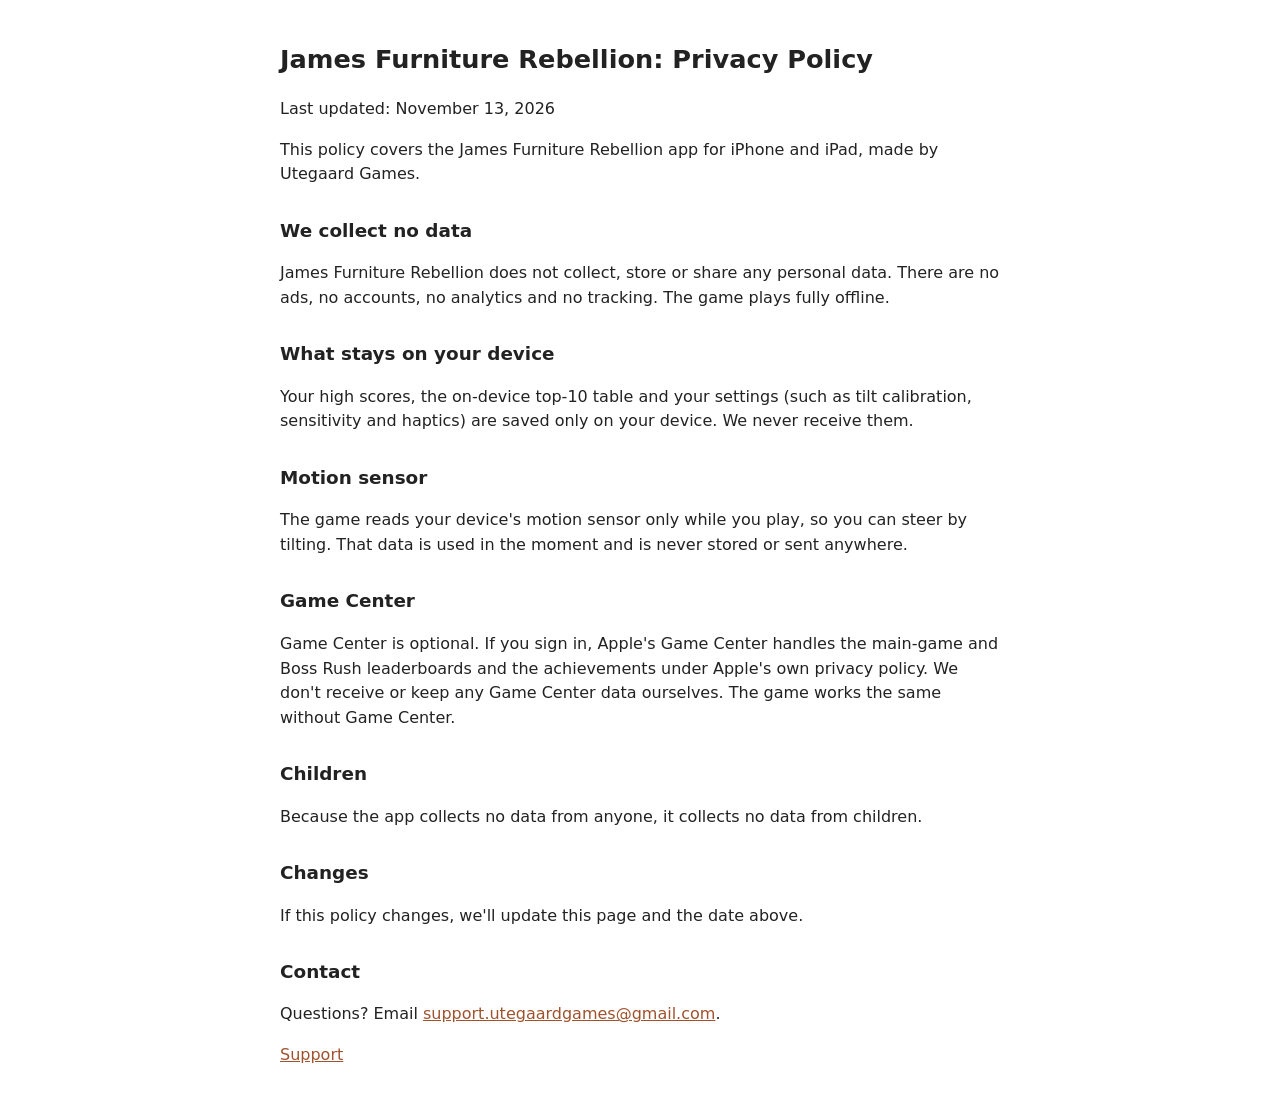
==== jfr/privacy/index.html @ e038e431 "Add James Furniture Rebellion privacy and support pages at /jfr/privacy/ and /jfr/support/ (match AS" ====
<!doctype html>
<html lang="en"><head><meta charset="utf-8"><meta name="viewport" content="width=device-width,initial-scale=1">
<title>James Furniture Rebellion: Privacy Policy | Utegaard Games</title>
<style>body{font-family:-apple-system,system-ui,sans-serif;max-width:720px;margin:40px auto;padding:0 20px;line-height:1.55;color:#222}h1{font-size:1.6em}h2{font-size:1.15em;margin-top:1.6em}a{color:#a0522d}</style></head>
<body>
<h1>James Furniture Rebellion: Privacy Policy</h1>
<p>Last updated: November 13, 2026</p>
<p>This policy covers the James Furniture Rebellion app for iPhone and iPad, made by Utegaard Games.</p>
<h2>We collect no data</h2>
<p>James Furniture Rebellion does not collect, store or share any personal data. There are no ads, no accounts, no analytics and no tracking. The game plays fully offline.</p>
<h2>What stays on your device</h2>
<p>Your high scores, the on-device top-10 table and your settings (such as tilt calibration, sensitivity and haptics) are saved only on your device. We never receive them.</p>
<h2>Motion sensor</h2>
<p>The game reads your device's motion sensor only while you play, so you can steer by tilting. That data is used in the moment and is never stored or sent anywhere.</p>
<h2>Game Center</h2>
<p>Game Center is optional. If you sign in, Apple's Game Center handles the main-game and Boss Rush leaderboards and the achievements under Apple's own privacy policy. We don't receive or keep any Game Center data ourselves. The game works the same without Game Center.</p>
<h2>Children</h2>
<p>Because the app collects no data from anyone, it collects no data from children.</p>
<h2>Changes</h2>
<p>If this policy changes, we'll update this page and the date above.</p>
<h2>Contact</h2>
<p>Questions? Email <a href="mailto:support.utegaardgames@gmail.com">support.utegaardgames@gmail.com</a>.</p>
<p><a href="/jfr/support/">Support</a></p>
</body></html>
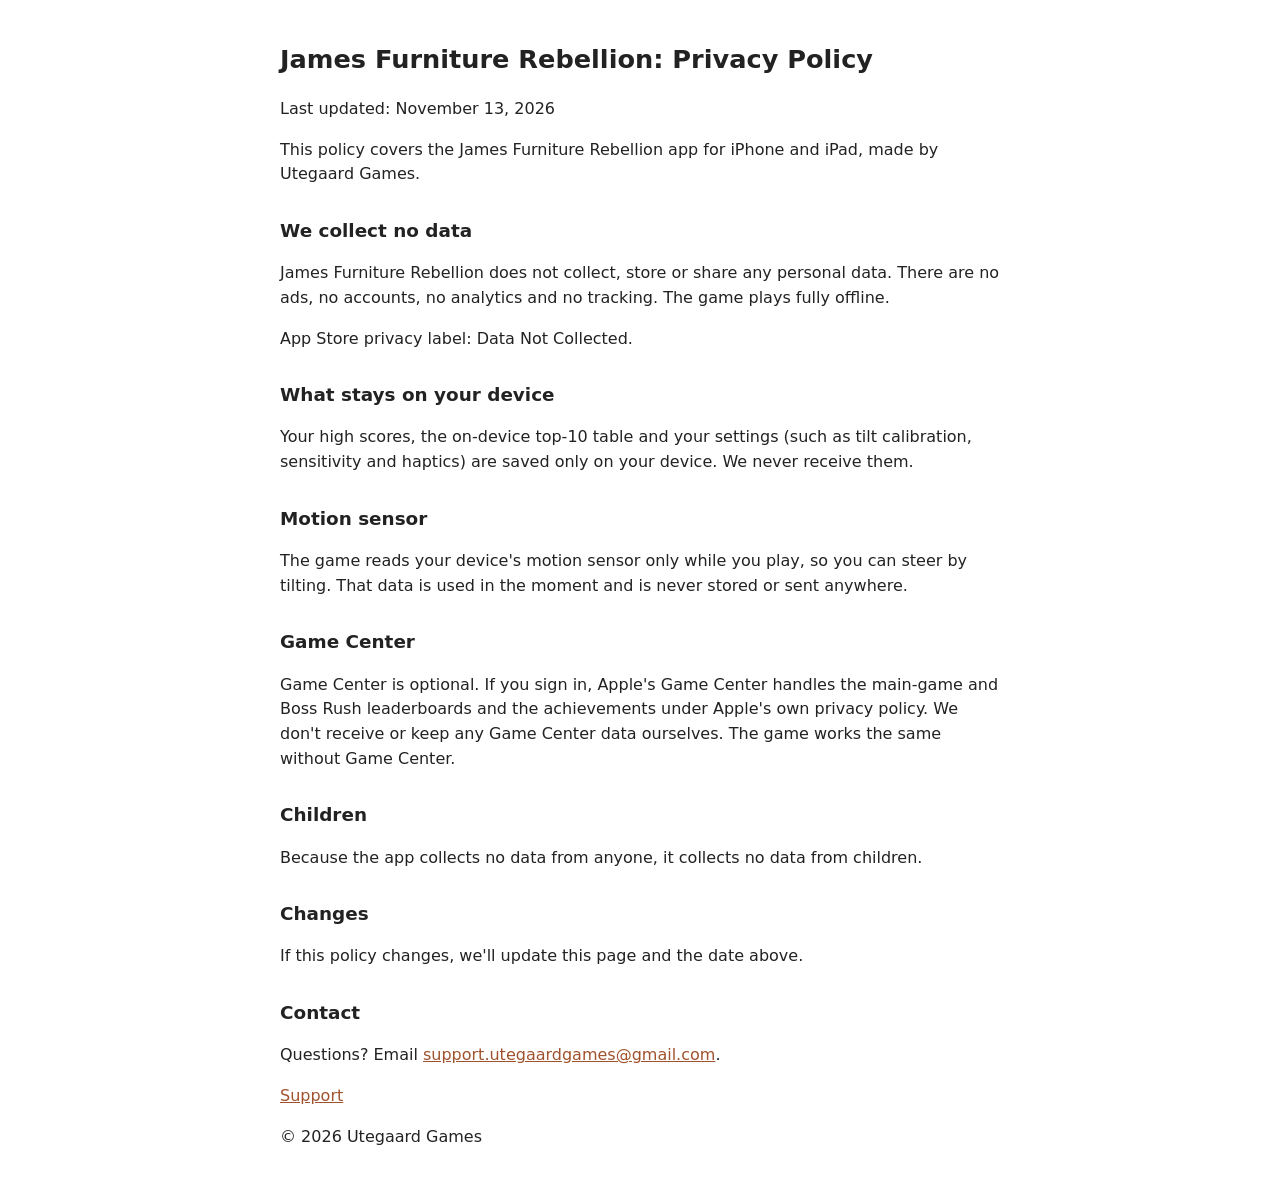
==== commit e98bda7b: "JFR pages: add 'Data Not Collected' label line and © 2026 Utegaard Games footer" ====
--- a/jfr/privacy/index.html
+++ b/jfr/privacy/index.html
@@ -8,6 +8,7 @@
 <p>This policy covers the James Furniture Rebellion app for iPhone and iPad, made by Utegaard Games.</p>
 <h2>We collect no data</h2>
 <p>James Furniture Rebellion does not collect, store or share any personal data. There are no ads, no accounts, no analytics and no tracking. The game plays fully offline.</p>
+<p>App Store privacy label: Data Not Collected.</p>
 <h2>What stays on your device</h2>
 <p>Your high scores, the on-device top-10 table and your settings (such as tilt calibration, sensitivity and haptics) are saved only on your device. We never receive them.</p>
 <h2>Motion sensor</h2>
@@ -21,4 +22,5 @@
 <h2>Contact</h2>
 <p>Questions? Email <a href="mailto:support.utegaardgames@gmail.com">support.utegaardgames@gmail.com</a>.</p>
 <p><a href="/jfr/support/">Support</a></p>
+<footer><p>© 2026 Utegaard Games</p></footer>
 </body></html>
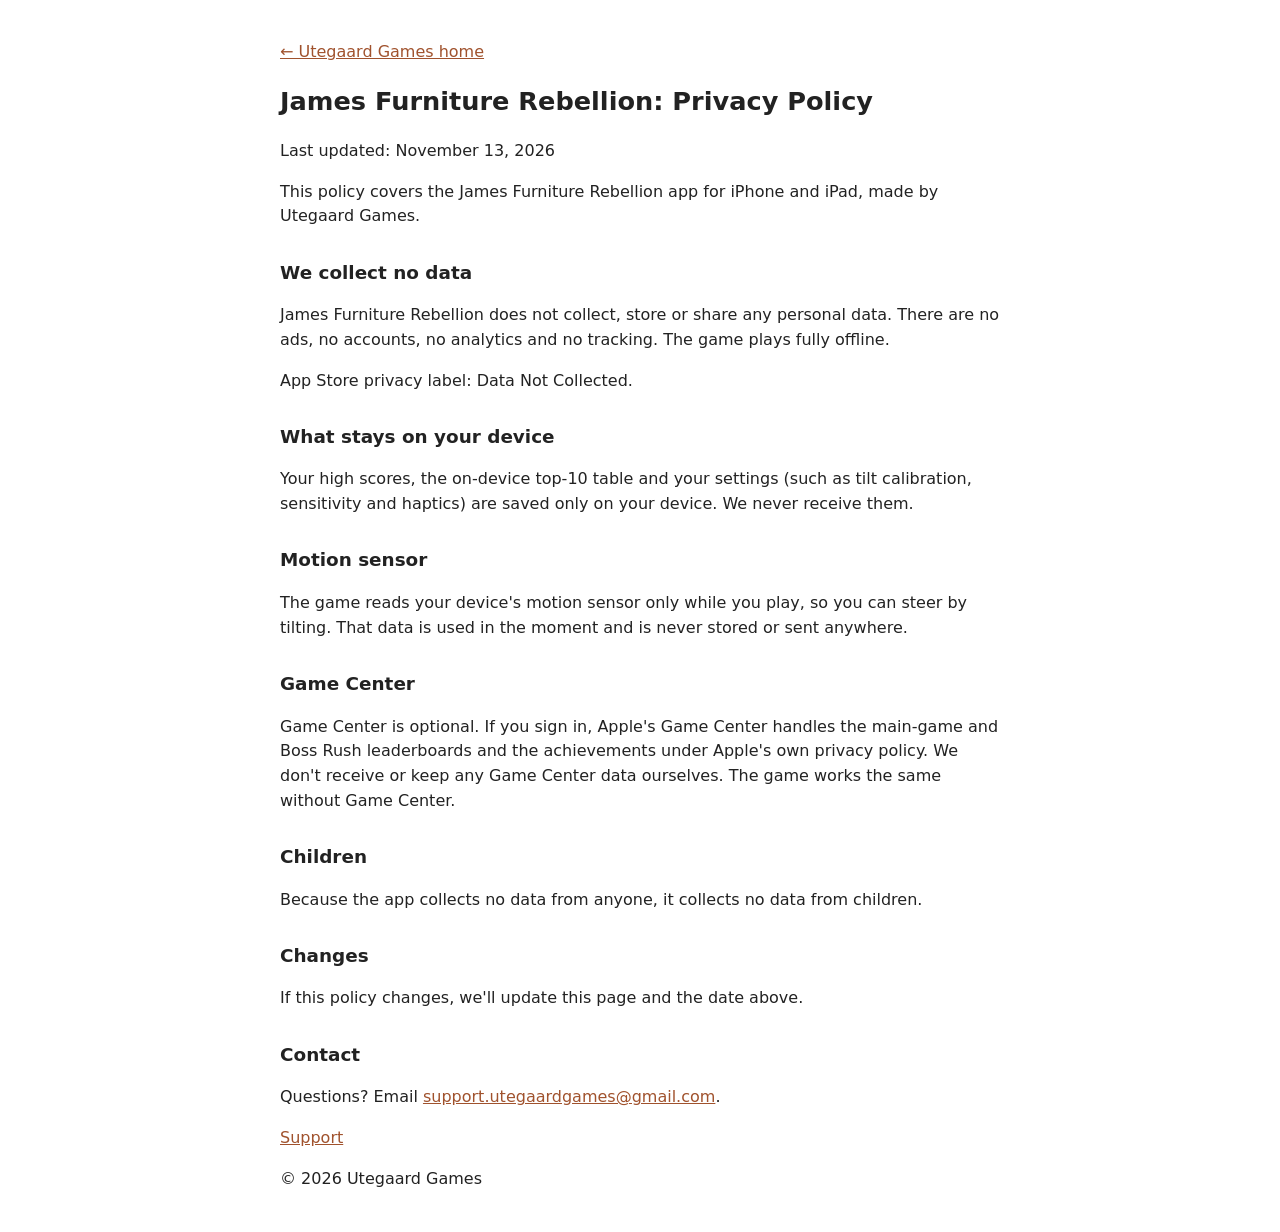
==== commit 759f8bc2: "JFR privacy/support: add home link to utegaardgames.com root (staged, not on main)" ====
--- a/jfr/privacy/index.html
+++ b/jfr/privacy/index.html
@@ -3,6 +3,7 @@
 <title>James Furniture Rebellion: Privacy Policy | Utegaard Games</title>
 <style>body{font-family:-apple-system,system-ui,sans-serif;max-width:720px;margin:40px auto;padding:0 20px;line-height:1.55;color:#222}h1{font-size:1.6em}h2{font-size:1.15em;margin-top:1.6em}a{color:#a0522d}</style></head>
 <body>
+<nav><a href="/">&larr; Utegaard Games home</a></nav>
 <h1>James Furniture Rebellion: Privacy Policy</h1>
 <p>Last updated: November 13, 2026</p>
 <p>This policy covers the James Furniture Rebellion app for iPhone and iPad, made by Utegaard Games.</p>
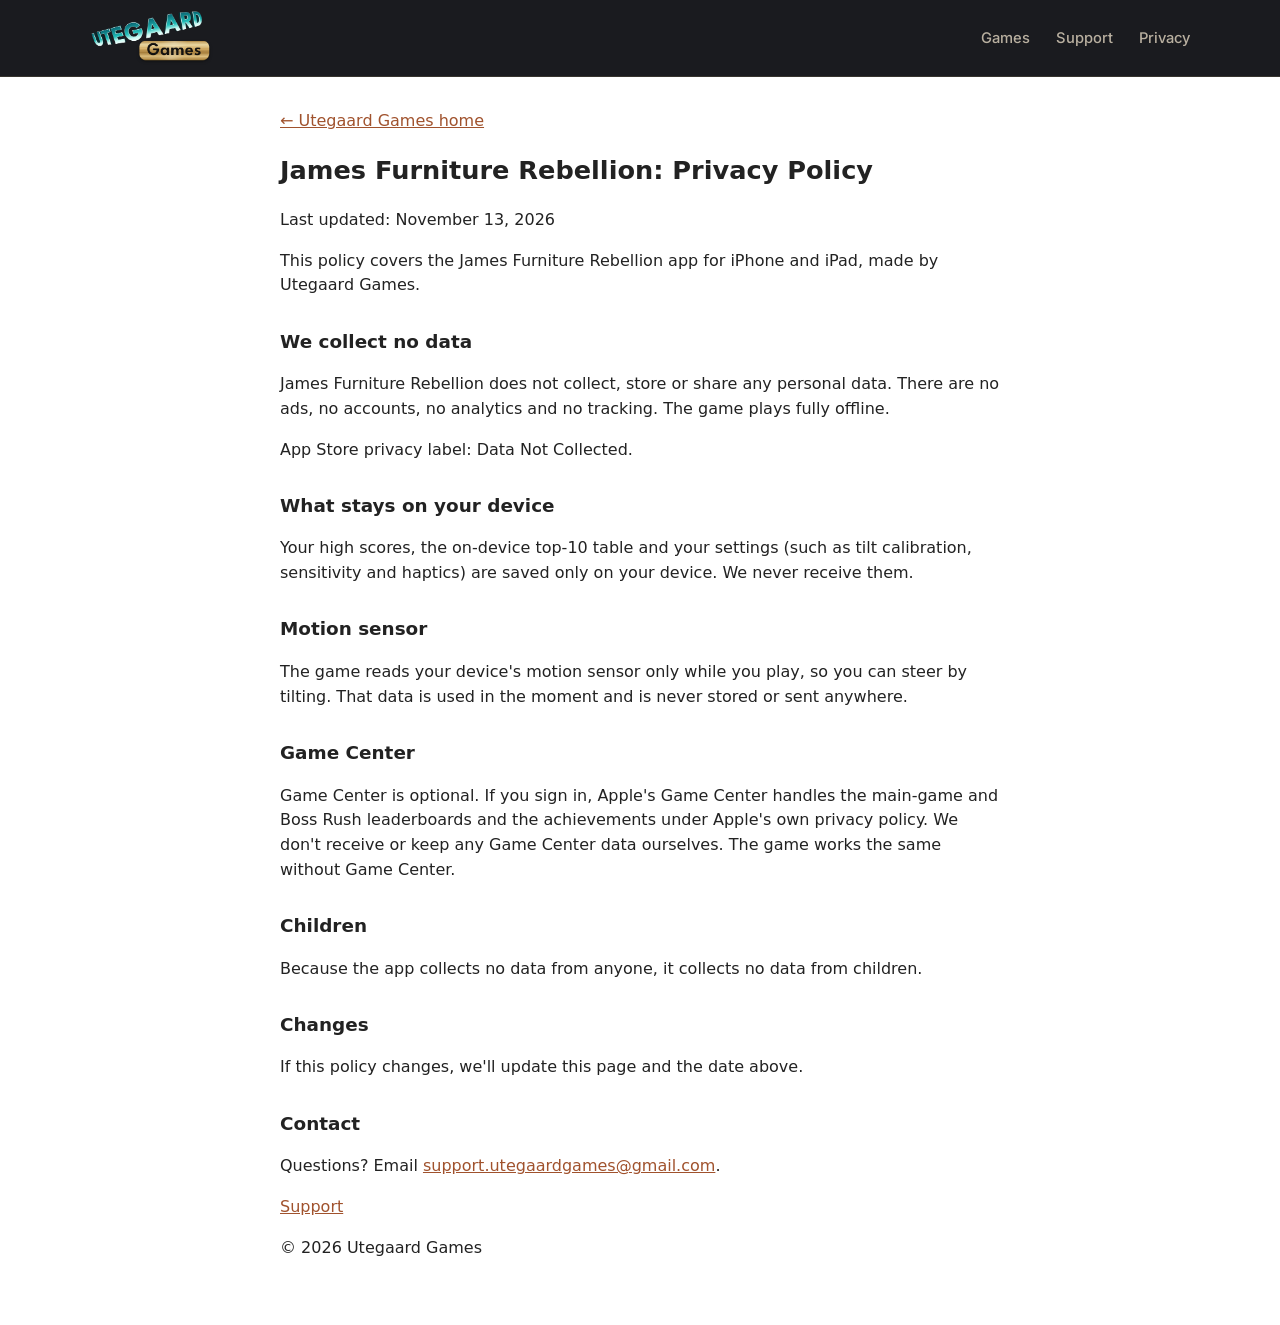
==== commit d78debe4: "JFR privacy/support: add the site's top menu bar (logo home, Games, Support, Privacy) via shared chr" ====
--- a/jfr/privacy/index.html
+++ b/jfr/privacy/index.html
@@ -1,8 +1,26 @@
 <!doctype html>
 <html lang="en"><head><meta charset="utf-8"><meta name="viewport" content="width=device-width,initial-scale=1">
 <title>James Furniture Rebellion: Privacy Policy | Utegaard Games</title>
-<style>body{font-family:-apple-system,system-ui,sans-serif;max-width:720px;margin:40px auto;padding:0 20px;line-height:1.55;color:#222}h1{font-size:1.6em}h2{font-size:1.15em;margin-top:1.6em}a{color:#a0522d}</style></head>
+<style>body{margin:0;font-family:-apple-system,system-ui,sans-serif;line-height:1.55;color:#222;background:#fff}main{max-width:720px;margin:0 auto;padding:32px 20px 48px}h1{font-size:1.6em}h2{font-size:1.15em;margin-top:1.6em}a{color:#a0522d}</style><link rel="stylesheet" href="/css/chrome.css">
+</head>
 <body>
+<a class="skip" href="#top">Skip to content</a>
+<header class="site-header">
+  <div class="wrap header-inner">
+    <a class="brand brand--logo" href="/">
+      <picture>
+        <source srcset="/assets/logos/utegaard-games-logo-header.webp" type="image/webp">
+        <img src="/assets/logos/utegaard-games-logo-header.png" width="400" height="181" alt="Utegaard Games">
+      </picture>
+    </a>
+    <nav class="nav" aria-label="Primary">
+      <a href="/#games">Games</a>
+      <a href="/jfr/support/">Support</a>
+      <a href="/jfr/privacy/">Privacy</a>
+    </nav>
+  </div>
+</header>
+<main id="top">
 <nav><a href="/">&larr; Utegaard Games home</a></nav>
 <h1>James Furniture Rebellion: Privacy Policy</h1>
 <p>Last updated: November 13, 2026</p>
@@ -24,4 +42,5 @@
 <p>Questions? Email <a href="mailto:support.utegaardgames@gmail.com">support.utegaardgames@gmail.com</a>.</p>
 <p><a href="/jfr/support/">Support</a></p>
 <footer><p>© 2026 Utegaard Games</p></footer>
+</main>
 </body></html>
--- a/css/chrome.css
+++ b/css/chrome.css
@@ -0,0 +1,48 @@
+/* Shared header and footer chrome, safe to load on pages with their own body styles */
+@font-face{font-family:"Fraunces";src:url("../assets/fonts/fraunces-var.woff2") format("woff2");font-weight:300 700;font-style:normal;font-display:swap}
+@font-face{font-family:"Inter";src:url("../assets/fonts/inter-var.woff2") format("woff2");font-weight:100 900;font-style:normal;font-display:swap}
+.site-header,.site-footer{
+  --bg:#07080d;
+  --line:rgba(232,201,140,.14);
+  --line-strong:rgba(232,201,140,.28);
+  --text:#f4efe6;
+  --muted:#b9b0a0;
+  --gold:#e2bd72;
+  --gold-soft:rgba(226,189,114,.12);
+  --wrap:1180px;
+  --serif:"Fraunces",ui-serif,Georgia,"Times New Roman",serif;
+  --sans:"Inter",-apple-system,BlinkMacSystemFont,"Segoe UI",Roboto,Helvetica,Arial,sans-serif;
+  box-sizing:border-box;
+  font-family:var(--sans);
+}
+.site-header *,.site-footer *{box-sizing:border-box}
+.site-header .wrap,.site-footer .wrap{max-width:var(--wrap);margin:0 auto;padding:0 clamp(20px,4vw,40px)}
+.skip{position:absolute;left:-999px;top:12px;z-index:100;background:#e2bd72;color:#111;padding:8px 14px;border-radius:8px;font-weight:600;font-family:var(--sans)}
+.skip:focus{left:12px}
+.site-header{position:sticky;top:0;z-index:50;background:rgba(7,8,13,.92);border-bottom:1px solid rgba(232,201,140,.14);color:#f4efe6}
+.site-header .header-inner{display:flex;align-items:center;gap:28px;height:76px}
+.site-header .brand--logo{display:flex;align-items:center;flex-shrink:0;text-decoration:none}
+.site-header .brand--logo img{display:block;width:auto;height:56px;max-width:none}
+.site-header .nav{display:flex;gap:26px;margin-left:auto}
+.site-header .nav a{color:#b9b0a0;text-decoration:none;font-size:.92rem;font-weight:500;margin:0}
+.site-header .nav a:hover{color:#f4efe6}
+.site-footer{border-top:1px solid rgba(232,201,140,.14);padding:48px 0 56px;background:#07080d;color:#f4efe6;margin:0;font-size:17px}
+.site-footer .footer-inner{display:grid;grid-template-columns:1fr;gap:20px 40px;align-items:center}
+.site-footer .footer-nav{display:flex;flex-wrap:wrap;gap:10px 26px}
+.site-footer .footer-nav a{color:#b9b0a0;text-decoration:none;font-size:.9rem;margin:0}
+.site-footer .footer-nav a:hover{color:#e2bd72}
+.site-footer .footer-legal{display:flex;flex-wrap:wrap;align-items:center;gap:16px 28px;margin:8px 0 0;padding-top:24px;border-top:1px solid rgba(232,201,140,.14)}
+.site-footer .footer-logo{display:block;text-decoration:none}
+.site-footer .footer-logo img{display:block;width:auto;height:48px;max-width:none}
+.site-footer .footer-legal-text{display:flex;flex-wrap:wrap;align-items:center;gap:12px 22px}
+.site-footer .legal-line{margin:0;font-size:.9rem;color:#d9d1c3}
+.site-footer .social{display:flex;align-items:center;gap:8px}
+.site-footer .social a{display:inline-flex;align-items:center;justify-content:center;width:36px;height:36px;border-radius:50%;color:#b9b0a0;border:1px solid rgba(232,201,140,.14);text-decoration:none}
+.site-footer .social a:hover{color:#e2bd72;border-color:#e2bd72;background:rgba(226,189,114,.12)}
+.site-footer .social svg{width:16px;height:16px;display:block}
+@media (max-width:980px){.site-header .nav{display:none}}
+@media (max-width:640px){
+  .site-header .header-inner{height:64px}
+  .site-header .brand--logo img{height:44px}
+  .site-footer .footer-logo img{height:40px}
+}
